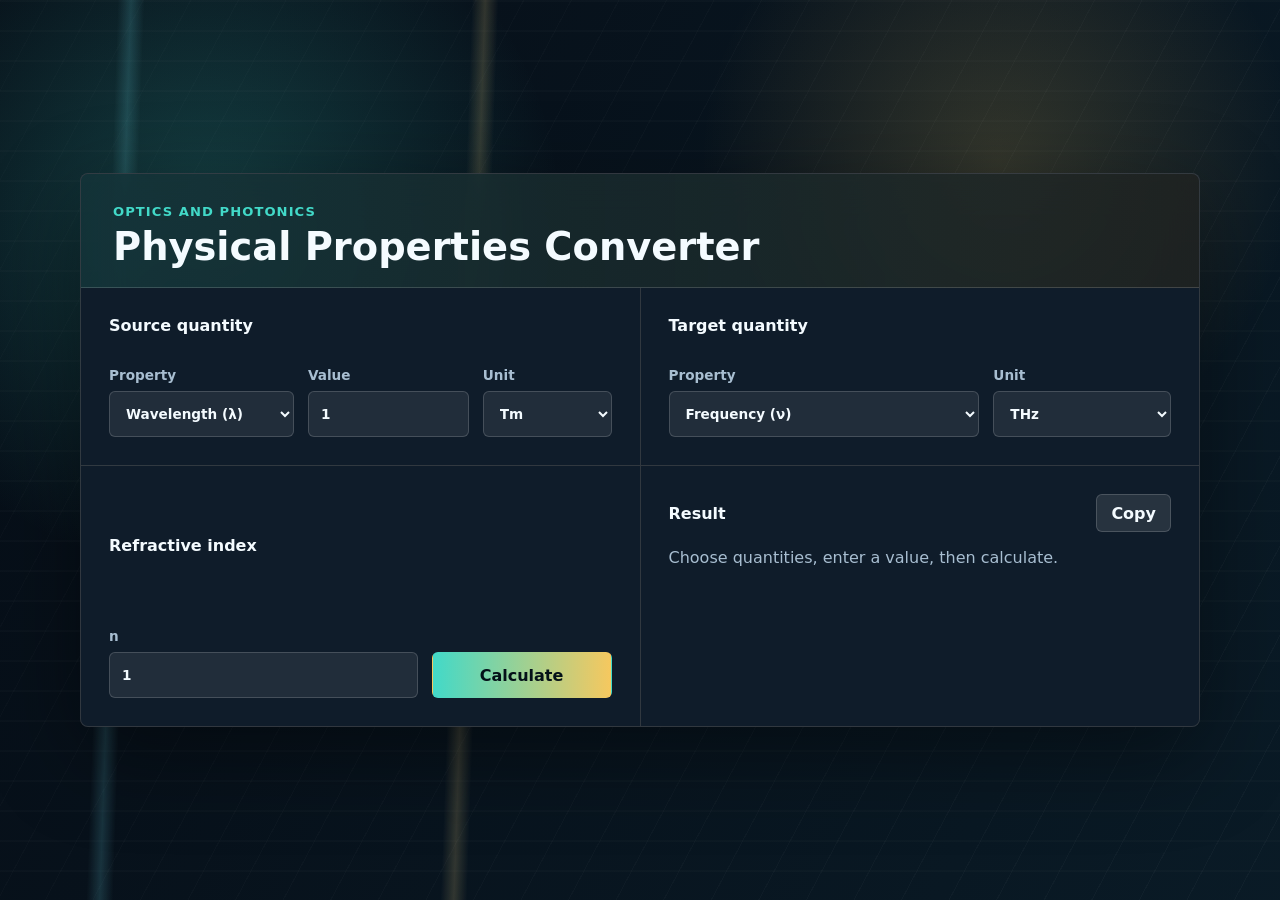
==== index.html @ e73f0737 "Add optics photonics converter" ====
<!doctype html>
<html lang="en">
  <head>
    <meta charset="utf-8" />
    <meta name="viewport" content="width=device-width, initial-scale=1" />
    <title>Optics & Photonics Converter</title>
    <link rel="stylesheet" href="styles.css" />
  </head>
  <body>
    <main class="app-shell">
      <section class="converter-panel" aria-labelledby="app-title">
        <header class="app-header">
          <p class="eyebrow">Optics and photonics</p>
          <h1 id="app-title">Physical Properties Converter</h1>
        </header>

        <form id="converter-form" class="converter-grid">
          <section class="input-block" aria-labelledby="from-title">
            <h2 id="from-title">Source quantity</h2>
            <label>
              <span>Property</span>
              <select id="from-property">
                <option value="wavelength" selected>Wavelength (λ)</option>
                <option value="frequency">Frequency (ν)</option>
                <option value="angularFrequency">Angular frequency (ω)</option>
                <option value="wavenumber">Wavenumber (ν̃)</option>
                <option value="wavevector">Wavevector (k)</option>
                <option value="energyJoule">Energy (joule)</option>
                <option value="energyEv">Energy (electronvolt)</option>
              </select>
            </label>
            <label>
              <span>Value</span>
              <input id="from-value" type="text" inputmode="decimal" value="1" autocomplete="off" />
            </label>
            <label>
              <span>Unit</span>
              <select id="from-unit">
                <option value="1000000000000">Tm</option>
                <option value="1000000000">Gm</option>
                <option value="1000000">Mm</option>
                <option value="1000" selected>km</option>
                <option value="1">m</option>
                <option value="0.01">cm</option>
                <option value="0.001">mm</option>
                <option value="0.000001">um</option>
                <option value="0.000000001">nm</option>
                <option value="0.000000000001">pm</option>
                <option value="0.000000000000001">fm</option>
                <option value="0.000000000000000001">am</option>
              </select>
            </label>
          </section>

          <section class="input-block target-block" aria-labelledby="to-title">
            <h2 id="to-title">Target quantity</h2>
            <label>
              <span>Property</span>
              <select id="to-property">
                <option value="wavelength">Wavelength (λ)</option>
                <option value="frequency" selected>Frequency (ν)</option>
                <option value="angularFrequency">Angular frequency (ω)</option>
                <option value="wavenumber">Wavenumber (ν̃)</option>
                <option value="wavevector">Wavevector (k)</option>
                <option value="energyJoule">Energy (joule)</option>
                <option value="energyEv">Energy (electronvolt)</option>
              </select>
            </label>
            <label>
              <span>Unit</span>
              <select id="to-unit">
                <option value="1000000000000" selected>THz</option>
                <option value="1000000000">GHz</option>
                <option value="1000000">MHz</option>
                <option value="1000">kHz</option>
                <option value="1">Hz</option>
                <option value="0.001">mHz</option>
                <option value="0.000001">uHz</option>
                <option value="0.000000001">nHz</option>
                <option value="0.000000000001">pHz</option>
                <option value="0.000000000000001">fHz</option>
                <option value="0.000000000000000001">aHz</option>
              </select>
            </label>
          </section>

          <section class="index-block" aria-labelledby="index-title">
            <h2 id="index-title">Refractive index</h2>
            <label>
              <span>n</span>
              <input id="refractive-index" type="number" min="0" step="any" value="1" />
            </label>
            <button id="calculate" type="submit">Calculate</button>
          </section>

          <section class="result-block" aria-labelledby="result-title">
            <div class="result-heading">
              <h2 id="result-title">Result</h2>
              <button id="copy-result" class="secondary" type="button">Copy</button>
            </div>
            <output id="result-output" for="from-value refractive-index">
              <span class="placeholder">Choose quantities, enter a value, then calculate.</span>
            </output>
          </section>
        </form>
      </section>
    </main>

    <script>
      const CONSTANTS = Object.freeze({
        c: 299792458,
        h: 6.62607015e-34,
        e: 1.602176634e-19,
        twoPi: 2 * Math.PI,
      });

      const PREFIXES = Object.freeze([
        ["T", 1e12],
        ["G", 1e9],
        ["M", 1e6],
        ["k", 1e3],
        ["", 1],
        ["m", 1e-3],
        ["u", 1e-6, "µ"],
        ["n", 1e-9],
        ["p", 1e-12],
        ["f", 1e-15],
        ["a", 1e-18],
      ]);

      const PROPERTIES = Object.freeze({
        wavelength: { label: "Wavelength (λ)", unit: "m", symbol: "λ" },
        frequency: { label: "Frequency (ν)", unit: "Hz", symbol: "ν" },
        angularFrequency: { label: "Angular frequency (ω)", unit: "rad/s", symbol: "ω" },
        wavenumber: { label: "Wavenumber (ν̃)", unit: "m^-1", symbol: "ν̃" },
        wavevector: { label: "Wavevector (k)", unit: "rad/m", symbol: "k" },
        energyJoule: { label: "Energy (joule)", unit: "J", symbol: "E" },
        energyEv: { label: "Energy (electronvolt)", unit: "eV", symbol: "E" },
      });

      const form = document.querySelector("#converter-form");
      const fromProperty = document.querySelector("#from-property");
      const toProperty = document.querySelector("#to-property");
      const fromValue = document.querySelector("#from-value");
      const fromUnit = document.querySelector("#from-unit");
      const toUnit = document.querySelector("#to-unit");
      const refractiveIndex = document.querySelector("#refractive-index");
      const resultOutput = document.querySelector("#result-output");
      const copyButton = document.querySelector("#copy-result");
      const calculateButton = document.querySelector("#calculate");
      let latestResultText = "";

      function prefixesFor(propertyKey) {
        if (propertyKey !== "wavelength" && propertyKey !== "wavenumber") return PREFIXES;
        return [
          ["T", 1e12],
          ["G", 1e9],
          ["M", 1e6],
          ["k", 1e3],
          ["", 1],
          ["c", 1e-2],
          ["m", 1e-3],
          ["u", 1e-6, "µ"],
          ["n", 1e-9],
          ["p", 1e-12],
          ["f", 1e-15],
          ["a", 1e-18],
        ];
      }

      function prefixedUnits(propertyKey) {
        if (propertyKey === "angularFrequency" || propertyKey === "wavevector") {
          const unit = PROPERTIES[propertyKey].unit;
          return [{ label: unit, value: unit, factor: 1 }];
        }

        if (propertyKey === "wavenumber") {
          return prefixesFor(propertyKey).map(([prefix, factor, display]) => {
            const unit = `${display ?? prefix}m^-1`;
            return { label: unit, value: unit, factor: 1 / factor };
          });
        }

        const baseUnit = PROPERTIES[propertyKey].unit;
        return prefixesFor(propertyKey).map(([prefix, factor, display]) => {
          const unit = `${display ?? prefix}${baseUnit}`;
          return { label: unit, value: unit, factor };
        });
      }

      function propertyChoices(excludedPropertyKey) {
        return Object.entries(PROPERTIES)
          .filter(([key]) => key !== excludedPropertyKey)
          .map(([key, property]) => ({ key, label: property.label }));
      }

      function fillPropertySelect(select, excludedPropertyKey, preferredPropertyKey) {
        const choices = propertyChoices(excludedPropertyKey);
        select.replaceChildren();
        for (const property of choices) {
          const option = document.createElement("option");
          option.value = property.key;
          option.textContent = property.label;
          select.append(option);
        }
        const allowed = choices.map((property) => property.key);
        select.value = allowed.includes(preferredPropertyKey) ? preferredPropertyKey : allowed[0];
      }

      function fillUnitSelect(select, propertyKey, preferredUnitValue = null) {
        const units = prefixedUnits(propertyKey);
        select.replaceChildren();
        for (const unit of units) {
          const option = document.createElement("option");
          option.value = unit.value;
          option.dataset.factor = String(unit.factor);
          option.textContent = unit.label;
          select.append(option);
        }
        const allowed = units.map((unit) => unit.value);
        select.value = allowed.includes(preferredUnitValue) ? preferredUnitValue : allowed[0];
      }

      function refreshControls(changedSelect = null) {
        let nextFromProperty = fromProperty.value || "wavelength";
        let nextToProperty = toProperty.value || "frequency";

        if (nextFromProperty === nextToProperty) {
          if (changedSelect === fromProperty) {
            nextToProperty = propertyChoices(nextFromProperty)[0].key;
          } else {
            nextFromProperty = propertyChoices(nextToProperty)[0].key;
          }
        }

        const nextFromUnit = fromUnit.value || "km";
        const nextToUnit = toUnit.value || "THz";

        fillPropertySelect(fromProperty, nextToProperty, nextFromProperty);
        fillPropertySelect(toProperty, nextFromProperty, nextToProperty);
        fillUnitSelect(fromUnit, fromProperty.value, nextFromUnit);
        fillUnitSelect(toUnit, toProperty.value, nextToUnit);
      }

      function normalizeExpression(input) {
        return input
          .trim()
          .replace(/×/g, "*")
          .replace(/\s+/g, "")
          .replace(/(\d|\))x10\^/gi, "$1*10^")
          .replace(/\^([+-]?\d+(?:\.\d+)?)/g, "**($1)");
      }

      function parseValue(value, factor) {
        const trimmed = String(value ?? "").trim();
        if (!trimmed) throw new Error("Enter a value to convert.");
        if (/[A-DF-Za-df-zµ/]/.test(trimmed)) {
          throw new Error("Enter only the number in Value. Choose the unit from the Unit dropdown.");
        }
        const expression = normalizeExpression(trimmed);
        if (!/^[0-9+\-*/().eE\s*]+$/.test(expression)) {
          throw new Error("Enter a numeric value such as 1000, 1e3, or 1*10^-3.");
        }
        const number = Function(`"use strict"; return (${expression});`)();
        if (!Number.isFinite(number) || number <= 0) {
          throw new Error("Value must be a positive finite number.");
        }
        return number * factor;
      }

      function selectedUnit(select) {
        const option = select.selectedOptions[0];
        return {
          label: option?.value ?? "",
          factor: Number(option?.dataset.factor ?? 1),
        };
      }

      function photonStateFromBase(propertyKey, baseValue, refractiveIndexValue) {
        const n = Number(refractiveIndexValue);
        if (!Number.isFinite(n) || n <= 0) {
          throw new Error("Refractive index must be a positive number.");
        }

        let frequency;
        if (propertyKey === "wavelength") frequency = CONSTANTS.c / (n * baseValue);
        if (propertyKey === "frequency") frequency = baseValue;
        if (propertyKey === "angularFrequency") frequency = baseValue / CONSTANTS.twoPi;
        if (propertyKey === "wavenumber") frequency = (CONSTANTS.c * baseValue) / n;
        if (propertyKey === "wavevector") frequency = (CONSTANTS.c * baseValue) / (n * CONSTANTS.twoPi);
        if (propertyKey === "energyJoule") frequency = baseValue / CONSTANTS.h;
        if (propertyKey === "energyEv") frequency = (baseValue * CONSTANTS.e) / CONSTANTS.h;

        if (!Number.isFinite(frequency) || frequency <= 0) {
          throw new Error("The converted frequency must be positive and finite.");
        }

        return {
          frequency,
          wavelength: CONSTANTS.c / (n * frequency),
          angularFrequency: CONSTANTS.twoPi * frequency,
          wavenumber: (n * frequency) / CONSTANTS.c,
          wavevector: (CONSTANTS.twoPi * n * frequency) / CONSTANTS.c,
          energyJoule: CONSTANTS.h * frequency,
          energyEv: (CONSTANTS.h * frequency) / CONSTANTS.e,
        };
      }

      function equationFor(fromKey, toKey) {
        if (fromKey === toKey) return `${PROPERTIES[toKey].symbol} = ${PROPERTIES[fromKey].symbol}`;

        const sourceToFrequency = {
          wavelength: "ν = c / (nλ)",
          frequency: "ν = ν",
          angularFrequency: "ν = ω / 2π",
          wavenumber: "ν = cν̃ / n",
          wavevector: "ν = ck / (2πn)",
          energyJoule: "ν = E / h",
          energyEv: "ν = Ee / h",
        };

        const frequencyToTarget = {
          wavelength: "λ = c / (nν)",
          frequency: "ν = ν",
          angularFrequency: "ω = 2πν",
          wavenumber: "ν̃ = nν / c",
          wavevector: "k = 2πnν / c",
          energyJoule: "E = hν",
          energyEv: "E = hν / e",
        };

        const equations = [];
        if (fromKey !== "frequency") equations.push(sourceToFrequency[fromKey]);
        if (toKey !== "frequency") equations.push(frequencyToTarget[toKey]);
        return equations.join("; ");
      }

      function formatPlain(value) {
        return new Intl.NumberFormat("en-US", {
          maximumSignificantDigits: 15,
          useGrouping: false,
        }).format(value);
      }

      function formatScientific(value) {
        const exponent = Math.floor(Math.log10(Math.abs(value)));
        const coefficient = value / 10 ** exponent;
        return `${formatPlain(coefficient)} × 10^${exponent}`;
      }

      function calculate() {
        try {
          const sourceUnit = selectedUnit(fromUnit);
          const targetUnit = selectedUnit(toUnit);
          const baseValue = parseValue(fromValue.value, sourceUnit.factor);
          const state = photonStateFromBase(fromProperty.value, baseValue, refractiveIndex.value);
          const value = state[toProperty.value] / targetUnit.factor;
          const result = {
            equation: equationFor(fromProperty.value, toProperty.value),
            plain: formatPlain(value),
            scientific: formatScientific(value),
            programming: value.toExponential(12).replace("e+", "e"),
          };

          latestResultText = [
            `Equation: ${result.equation}`,
            `Plain: ${result.plain} ${targetUnit.label}`,
            `Scientific: ${result.scientific} ${targetUnit.label}`,
            `Programming: ${result.programming} ${targetUnit.label}`,
          ].join("\n");

          resultOutput.innerHTML = `
            <div class="equation"></div>
            <div class="result-line"><span>Plain number</span><code></code></div>
            <div class="result-line"><span>Scientific</span><code></code></div>
            <div class="result-line"><span>Programming</span><code></code></div>
          `;
          resultOutput.querySelector(".equation").textContent = result.equation;
          const codes = resultOutput.querySelectorAll("code");
          codes[0].textContent = `${result.plain} ${targetUnit.label}`;
          codes[1].textContent = `${result.scientific} ${targetUnit.label}`;
          codes[2].textContent = `${result.programming} ${targetUnit.label}`;
        } catch (error) {
          latestResultText = "";
          resultOutput.innerHTML = "";
          const message = document.createElement("span");
          message.className = "error";
          message.textContent = error.message;
          resultOutput.append(message);
        }
      }

      fromProperty.addEventListener("change", () => refreshControls(fromProperty));
      toProperty.addEventListener("change", () => refreshControls(toProperty));
      form.addEventListener("submit", (event) => {
        event.preventDefault();
        calculate();
      });
      calculateButton.addEventListener("click", (event) => {
        event.preventDefault();
        calculate();
      });
      copyButton.addEventListener("click", async () => {
        if (!latestResultText) return;
        await navigator.clipboard.writeText(latestResultText);
        copyButton.textContent = "Copied";
        setTimeout(() => {
          copyButton.textContent = "Copy";
        }, 1100);
      });

      fromProperty.value = "wavelength";
      toProperty.value = "frequency";
      refreshControls();
    </script>
  </body>
</html>
---- styles.css ----
:root {
  color-scheme: dark;
  --panel: rgba(10, 18, 27, 0.82);
  --panel-strong: rgba(14, 28, 42, 0.96);
  --line: rgba(255, 255, 255, 0.16);
  --text: #f4fbff;
  --muted: #a8bed1;
  --field: rgba(255, 255, 255, 0.08);
  --accent: #42d9c8;
  --accent-strong: #f6c85f;
  --danger: #ff8a80;
}

* {
  box-sizing: border-box;
}

body {
  margin: 0;
  min-height: 100vh;
  font-family:
    Inter, ui-sans-serif, system-ui, -apple-system, BlinkMacSystemFont, "Segoe UI",
    sans-serif;
  color: var(--text);
  background:
    radial-gradient(circle at 16% 24%, rgba(66, 217, 200, 0.24), transparent 28%),
    radial-gradient(circle at 78% 18%, rgba(246, 200, 95, 0.18), transparent 24%),
    linear-gradient(115deg, rgba(6, 13, 22, 0.88), rgba(11, 30, 42, 0.76)),
    repeating-linear-gradient(
      118deg,
      rgba(255, 255, 255, 0.11) 0,
      rgba(255, 255, 255, 0.11) 1px,
      transparent 1px,
      transparent 42px
    ),
    #06101a;
  overflow-x: hidden;
}

body::before {
  content: "";
  position: fixed;
  inset: 0;
  pointer-events: none;
  background:
    linear-gradient(92deg, transparent 0 9%, rgba(111, 235, 255, 0.2) 10%, transparent 11% 36%, rgba(255, 220, 120, 0.22) 37%, transparent 38% 100%),
    repeating-linear-gradient(0deg, transparent 0 28px, rgba(255, 255, 255, 0.045) 29px, transparent 30px);
  mix-blend-mode: screen;
  opacity: 0.75;
}

.app-shell {
  position: relative;
  z-index: 1;
  min-height: 100vh;
  display: grid;
  place-items: center;
  padding: 32px;
}

.converter-panel {
  width: min(1120px, 100%);
  border: 1px solid var(--line);
  background: var(--panel);
  backdrop-filter: blur(22px);
  box-shadow: 0 28px 90px rgba(0, 0, 0, 0.42);
  border-radius: 8px;
  overflow: hidden;
}

.app-header {
  padding: 30px 32px 20px;
  border-bottom: 1px solid var(--line);
  background: linear-gradient(90deg, rgba(66, 217, 200, 0.14), rgba(246, 200, 95, 0.08));
}

.eyebrow {
  margin: 0 0 8px;
  color: var(--accent);
  font-size: 0.82rem;
  font-weight: 700;
  letter-spacing: 0.08em;
  text-transform: uppercase;
}

h1,
h2,
p {
  margin-top: 0;
}

h1 {
  margin-bottom: 0;
  font-size: clamp(2rem, 3vw, 3.2rem);
  line-height: 1.05;
  letter-spacing: 0;
}

h2 {
  margin-bottom: 18px;
  font-size: 1rem;
  letter-spacing: 0;
}

.converter-grid {
  display: grid;
  grid-template-columns: repeat(2, minmax(0, 1fr));
  gap: 1px;
  background: var(--line);
}

.input-block,
.index-block,
.result-block {
  min-width: 0;
  padding: 28px;
  background: var(--panel-strong);
}

.input-block {
  display: grid;
  grid-template-columns: minmax(0, 1.15fr) minmax(0, 1fr) minmax(0, 0.8fr);
  gap: 14px;
}

.target-block {
  grid-template-columns: minmax(0, 1.4fr) minmax(0, 0.8fr);
}

.input-block h2,
.index-block h2,
.result-block h2 {
  grid-column: 1 / -1;
}

label {
  display: grid;
  gap: 8px;
  min-width: 0;
  color: var(--muted);
  font-size: 0.85rem;
  font-weight: 650;
}

input,
select,
button {
  min-height: 46px;
  width: 100%;
  border: 1px solid var(--line);
  border-radius: 6px;
  font: inherit;
}

input,
select {
  min-width: 0;
  color: var(--text);
  background: var(--field);
  padding: 0 12px;
  outline: none;
}

select {
  appearance: auto;
  cursor: pointer;
  color: #f4fbff !important;
  background-color: rgba(255, 255, 255, 0.08);
  -webkit-text-fill-color: #f4fbff;
}

select option {
  color: #07131d !important;
  background-color: #f4fbff !important;
  -webkit-text-fill-color: #07131d;
}

input:focus,
select:focus {
  border-color: var(--accent);
  box-shadow: 0 0 0 3px rgba(66, 217, 200, 0.18);
}

input[readonly] {
  color: var(--muted);
}

button {
  cursor: pointer;
  border-color: transparent;
  color: #041018;
  background: linear-gradient(90deg, var(--accent), var(--accent-strong));
  font-weight: 800;
}

button.secondary {
  min-height: 38px;
  width: auto;
  padding: 0 14px;
  color: var(--text);
  background: rgba(255, 255, 255, 0.1);
  border-color: var(--line);
}

.index-block {
  display: grid;
  grid-template-columns: minmax(0, 1fr) 180px;
  gap: 14px;
  align-items: end;
}

.result-block {
  display: grid;
  align-content: start;
  gap: 16px;
}

.result-heading {
  display: flex;
  align-items: center;
  justify-content: space-between;
  gap: 16px;
}

.result-heading h2 {
  margin: 0;
}

#result-output {
  display: grid;
  gap: 12px;
  min-height: 150px;
}

.equation {
  color: var(--accent-strong);
  font-size: 1.16rem;
  font-weight: 780;
}

.result-line {
  display: grid;
  grid-template-columns: 150px minmax(0, 1fr);
  gap: 12px;
  align-items: center;
  padding: 12px 14px;
  border: 1px solid var(--line);
  border-radius: 6px;
  background: rgba(255, 255, 255, 0.06);
}

.result-line span:first-child {
  color: var(--muted);
  font-size: 0.84rem;
  font-weight: 700;
}

.result-line code {
  overflow-wrap: anywhere;
  color: var(--text);
  font-family: "SFMono-Regular", Consolas, "Liberation Mono", monospace;
  font-size: 0.98rem;
}

.placeholder {
  color: var(--muted);
}

.error {
  color: var(--danger);
  font-weight: 700;
}

@media (max-width: 900px) {
  .app-shell {
    padding: 18px;
    place-items: start center;
  }

  .converter-grid,
  .input-block,
  .index-block {
    grid-template-columns: 1fr;
  }

  .app-header,
  .input-block,
  .index-block,
  .result-block {
    padding: 22px;
  }

  .result-line {
    grid-template-columns: 1fr;
  }
}
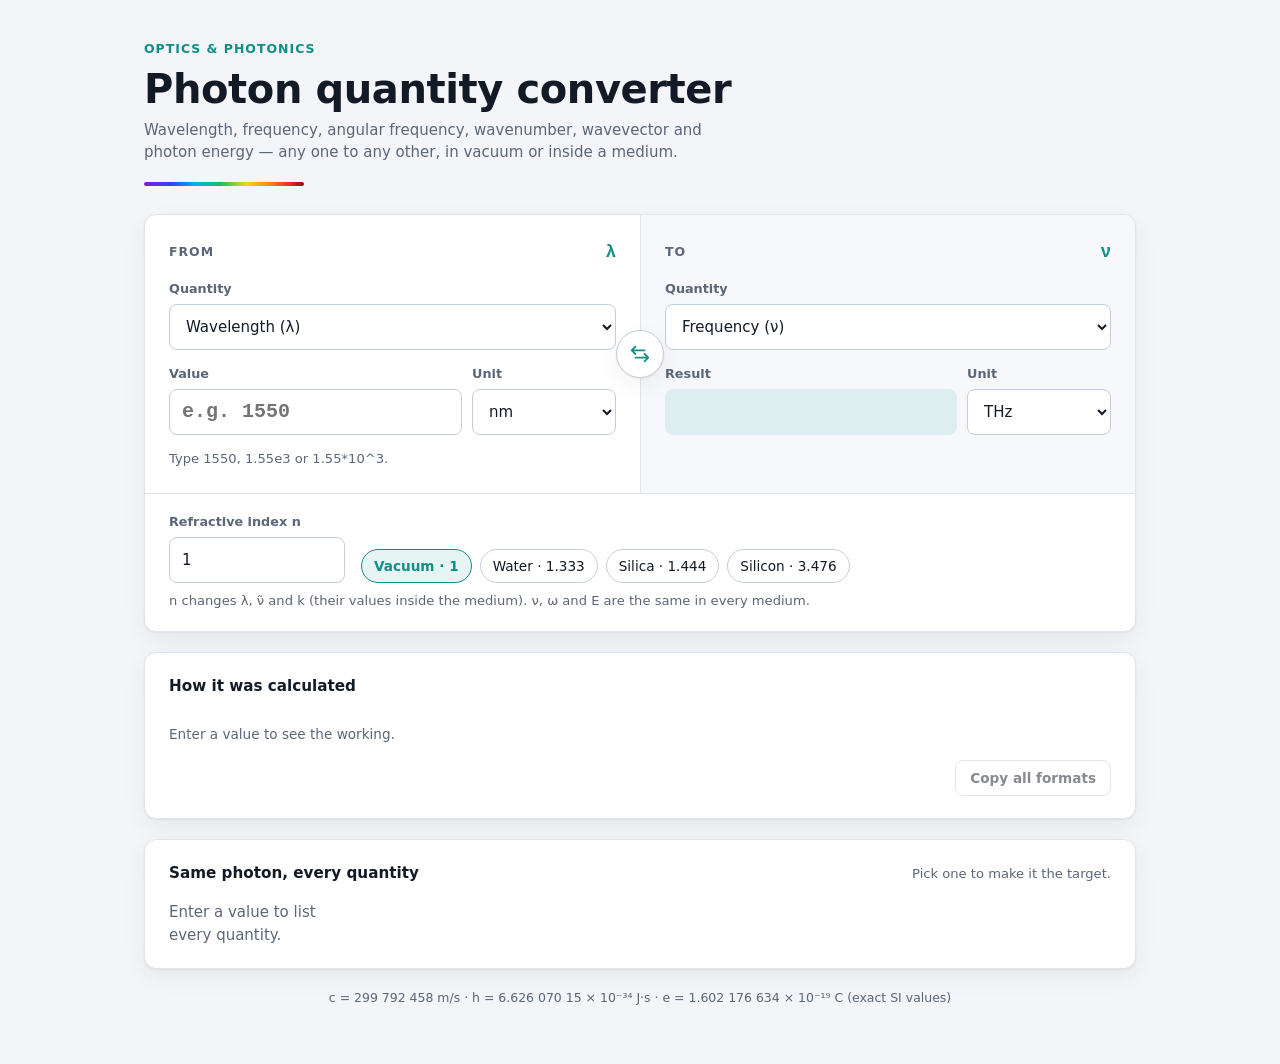
==== commit e6995563: "Any-to-any conversion, swap button and redesigned UI - Both sides can choose any quantity; the same " ====
--- a/index.html
+++ b/index.html
@@ -3,415 +3,143 @@
   <head>
     <meta charset="utf-8" />
     <meta name="viewport" content="width=device-width, initial-scale=1" />
-    <title>Optics & Photonics Converter</title>
+    <title>Photon Quantity Converter</title>
+    <meta
+      name="description"
+      content="Convert between wavelength, frequency, angular frequency, wavenumber, wavevector and photon energy, in vacuum or in a medium."
+    />
     <link rel="stylesheet" href="styles.css" />
   </head>
   <body>
-    <main class="app-shell">
-      <section class="converter-panel" aria-labelledby="app-title">
-        <header class="app-header">
-          <p class="eyebrow">Optics and photonics</p>
-          <h1 id="app-title">Physical Properties Converter</h1>
-        </header>
+    <main class="shell">
+      <header class="masthead">
+        <p class="eyebrow">Optics &amp; photonics</p>
+        <h1>Photon quantity converter</h1>
+        <p class="lede">
+          Wavelength, frequency, angular frequency, wavenumber, wavevector and photon energy — any one to any
+          other, in vacuum or inside a medium.
+        </p>
+      </header>
 
-        <form id="converter-form" class="converter-grid">
-          <section class="input-block" aria-labelledby="from-title">
-            <h2 id="from-title">Source quantity</h2>
-            <label>
-              <span>Property</span>
-              <select id="from-property">
-                <option value="wavelength" selected>Wavelength (λ)</option>
-                <option value="frequency">Frequency (ν)</option>
-                <option value="angularFrequency">Angular frequency (ω)</option>
-                <option value="wavenumber">Wavenumber (ν̃)</option>
-                <option value="wavevector">Wavevector (k)</option>
-                <option value="energyJoule">Energy (joule)</option>
-                <option value="energyEv">Energy (electronvolt)</option>
-              </select>
+      <form id="converter" class="card converter" novalidate autocomplete="off">
+        <div class="exchange">
+          <section class="side" aria-labelledby="from-heading">
+            <div class="side__head">
+              <h2 id="from-heading">From</h2>
+              <span class="side__symbol" id="from-symbol" aria-hidden="true"></span>
+            </div>
+            <label class="field">
+              <span class="field__label">Quantity</span>
+              <select id="from-quantity"></select>
             </label>
-            <label>
-              <span>Value</span>
-              <input id="from-value" type="text" inputmode="decimal" value="1" autocomplete="off" />
-            </label>
-            <label>
-              <span>Unit</span>
-              <select id="from-unit">
-                <option value="1000000000000">Tm</option>
-                <option value="1000000000">Gm</option>
-                <option value="1000000">Mm</option>
-                <option value="1000" selected>km</option>
-                <option value="1">m</option>
-                <option value="0.01">cm</option>
-                <option value="0.001">mm</option>
-                <option value="0.000001">um</option>
-                <option value="0.000000001">nm</option>
-                <option value="0.000000000001">pm</option>
-                <option value="0.000000000000001">fm</option>
-                <option value="0.000000000000000001">am</option>
-              </select>
-            </label>
+            <div class="amount">
+              <label class="field">
+                <span class="field__label">Value</span>
+                <input
+                  id="from-value"
+                  type="text"
+                  inputmode="decimal"
+                  spellcheck="false"
+                  placeholder="e.g. 1550"
+                  aria-describedby="from-hint"
+                />
+              </label>
+              <label class="field field--unit">
+                <span class="field__label">Unit</span>
+                <select id="from-unit"></select>
+              </label>
+            </div>
+            <p class="hint" id="from-hint">Type 1550, 1.55e3 or 1.55*10^3.</p>
           </section>
 
-          <section class="input-block target-block" aria-labelledby="to-title">
-            <h2 id="to-title">Target quantity</h2>
-            <label>
-              <span>Property</span>
-              <select id="to-property">
-                <option value="wavelength">Wavelength (λ)</option>
-                <option value="frequency" selected>Frequency (ν)</option>
-                <option value="angularFrequency">Angular frequency (ω)</option>
-                <option value="wavenumber">Wavenumber (ν̃)</option>
-                <option value="wavevector">Wavevector (k)</option>
-                <option value="energyJoule">Energy (joule)</option>
-                <option value="energyEv">Energy (electronvolt)</option>
-              </select>
+          <button
+            type="button"
+            id="swap"
+            class="swap"
+            aria-label="Swap conversion direction"
+            title="Swap direction (Alt+S)"
+          >
+            <svg viewBox="0 0 24 24" width="22" height="22" aria-hidden="true">
+              <path
+                d="M7 4 3 8l4 4M3 8h14M17 20l4-4-4-4M21 16H7"
+                fill="none"
+                stroke="currentColor"
+                stroke-width="2"
+                stroke-linecap="round"
+                stroke-linejoin="round"
+              />
+            </svg>
+          </button>
+
+          <section class="side side--to" aria-labelledby="to-heading">
+            <div class="side__head">
+              <h2 id="to-heading">To</h2>
+              <span class="side__symbol" id="to-symbol" aria-hidden="true"></span>
+            </div>
+            <label class="field">
+              <span class="field__label">Quantity</span>
+              <select id="to-quantity"></select>
             </label>
-            <label>
-              <span>Unit</span>
-              <select id="to-unit">
-                <option value="1000000000000" selected>THz</option>
-                <option value="1000000000">GHz</option>
-                <option value="1000000">MHz</option>
-                <option value="1000">kHz</option>
-                <option value="1">Hz</option>
-                <option value="0.001">mHz</option>
-                <option value="0.000001">uHz</option>
-                <option value="0.000000001">nHz</option>
-                <option value="0.000000000001">pHz</option>
-                <option value="0.000000000000001">fHz</option>
-                <option value="0.000000000000000001">aHz</option>
-              </select>
-            </label>
+            <div class="amount">
+              <div class="field">
+                <span class="field__label" id="to-value-label">Result</span>
+                <output id="to-value" class="readout" aria-labelledby="to-value-label" aria-live="polite"></output>
+              </div>
+              <label class="field field--unit">
+                <span class="field__label">Unit</span>
+                <select id="to-unit"></select>
+              </label>
+            </div>
+            <p class="hint" id="to-hint"></p>
           </section>
+        </div>
 
-          <section class="index-block" aria-labelledby="index-title">
-            <h2 id="index-title">Refractive index</h2>
-            <label>
-              <span>n</span>
-              <input id="refractive-index" type="number" min="0" step="any" value="1" />
-            </label>
-            <button id="calculate" type="submit">Calculate</button>
-          </section>
+        <div class="medium">
+          <label class="field field--index">
+            <span class="field__label">Refractive index n</span>
+            <input id="refractive-index" type="text" inputmode="decimal" spellcheck="false" aria-describedby="index-hint" />
+          </label>
+          <div class="presets" role="group" aria-label="Common media">
+            <button type="button" class="chip" data-index="1">Vacuum · 1</button>
+            <button type="button" class="chip" data-index="1.333">Water · 1.333</button>
+            <button type="button" class="chip" data-index="1.444">Silica · 1.444</button>
+            <button type="button" class="chip" data-index="3.476">Silicon · 3.476</button>
+          </div>
+          <p class="hint" id="index-hint">
+            n changes λ, ν̃ and k (their values inside the medium). ν, ω and E are the same in every medium.
+          </p>
+        </div>
+      </form>
 
-          <section class="result-block" aria-labelledby="result-title">
-            <div class="result-heading">
-              <h2 id="result-title">Result</h2>
-              <button id="copy-result" class="secondary" type="button">Copy</button>
-            </div>
-            <output id="result-output" for="from-value refractive-index">
-              <span class="placeholder">Choose quantities, enter a value, then calculate.</span>
-            </output>
-          </section>
-        </form>
+      <section class="card details" aria-labelledby="details-heading">
+        <div class="details__head">
+          <h2 id="details-heading">How it was calculated</h2>
+          <span id="region" class="region" hidden></span>
+        </div>
+        <div id="equation" class="equation"></div>
+        <dl id="formats" class="formats"></dl>
+        <div class="details__foot">
+          <button type="button" id="copy-all" class="btn">Copy all formats</button>
+        </div>
       </section>
+
+      <section class="card equivalents" aria-labelledby="equivalents-heading">
+        <div class="details__head">
+          <h2 id="equivalents-heading">Same photon, every quantity</h2>
+          <p class="hint">Pick one to make it the target.</p>
+        </div>
+        <div id="equivalents" class="tiles"></div>
+      </section>
+
+      <footer class="colophon">
+        c = 299 792 458 m/s · h = 6.626 070 15 × 10⁻³⁴ J·s · e = 1.602 176 634 × 10⁻¹⁹ C (exact SI values)
+      </footer>
     </main>
 
-    <script>
-      const CONSTANTS = Object.freeze({
-        c: 299792458,
-        h: 6.62607015e-34,
-        e: 1.602176634e-19,
-        twoPi: 2 * Math.PI,
-      });
+    <div id="toast" class="toast" role="status" aria-live="polite"></div>
 
-      const PREFIXES = Object.freeze([
-        ["T", 1e12],
-        ["G", 1e9],
-        ["M", 1e6],
-        ["k", 1e3],
-        ["", 1],
-        ["m", 1e-3],
-        ["u", 1e-6, "µ"],
-        ["n", 1e-9],
-        ["p", 1e-12],
-        ["f", 1e-15],
-        ["a", 1e-18],
-      ]);
-
-      const PROPERTIES = Object.freeze({
-        wavelength: { label: "Wavelength (λ)", unit: "m", symbol: "λ" },
-        frequency: { label: "Frequency (ν)", unit: "Hz", symbol: "ν" },
-        angularFrequency: { label: "Angular frequency (ω)", unit: "rad/s", symbol: "ω" },
-        wavenumber: { label: "Wavenumber (ν̃)", unit: "m^-1", symbol: "ν̃" },
-        wavevector: { label: "Wavevector (k)", unit: "rad/m", symbol: "k" },
-        energyJoule: { label: "Energy (joule)", unit: "J", symbol: "E" },
-        energyEv: { label: "Energy (electronvolt)", unit: "eV", symbol: "E" },
-      });
-
-      const form = document.querySelector("#converter-form");
-      const fromProperty = document.querySelector("#from-property");
-      const toProperty = document.querySelector("#to-property");
-      const fromValue = document.querySelector("#from-value");
-      const fromUnit = document.querySelector("#from-unit");
-      const toUnit = document.querySelector("#to-unit");
-      const refractiveIndex = document.querySelector("#refractive-index");
-      const resultOutput = document.querySelector("#result-output");
-      const copyButton = document.querySelector("#copy-result");
-      const calculateButton = document.querySelector("#calculate");
-      let latestResultText = "";
-
-      function prefixesFor(propertyKey) {
-        if (propertyKey !== "wavelength" && propertyKey !== "wavenumber") return PREFIXES;
-        return [
-          ["T", 1e12],
-          ["G", 1e9],
-          ["M", 1e6],
-          ["k", 1e3],
-          ["", 1],
-          ["c", 1e-2],
-          ["m", 1e-3],
-          ["u", 1e-6, "µ"],
-          ["n", 1e-9],
-          ["p", 1e-12],
-          ["f", 1e-15],
-          ["a", 1e-18],
-        ];
-      }
-
-      function prefixedUnits(propertyKey) {
-        if (propertyKey === "angularFrequency" || propertyKey === "wavevector") {
-          const unit = PROPERTIES[propertyKey].unit;
-          return [{ label: unit, value: unit, factor: 1 }];
-        }
-
-        if (propertyKey === "wavenumber") {
-          return prefixesFor(propertyKey).map(([prefix, factor, display]) => {
-            const unit = `${display ?? prefix}m^-1`;
-            return { label: unit, value: unit, factor: 1 / factor };
-          });
-        }
-
-        const baseUnit = PROPERTIES[propertyKey].unit;
-        return prefixesFor(propertyKey).map(([prefix, factor, display]) => {
-          const unit = `${display ?? prefix}${baseUnit}`;
-          return { label: unit, value: unit, factor };
-        });
-      }
-
-      function propertyChoices(excludedPropertyKey) {
-        return Object.entries(PROPERTIES)
-          .filter(([key]) => key !== excludedPropertyKey)
-          .map(([key, property]) => ({ key, label: property.label }));
-      }
-
-      function fillPropertySelect(select, excludedPropertyKey, preferredPropertyKey) {
-        const choices = propertyChoices(excludedPropertyKey);
-        select.replaceChildren();
-        for (const property of choices) {
-          const option = document.createElement("option");
-          option.value = property.key;
-          option.textContent = property.label;
-          select.append(option);
-        }
-        const allowed = choices.map((property) => property.key);
-        select.value = allowed.includes(preferredPropertyKey) ? preferredPropertyKey : allowed[0];
-      }
-
-      function fillUnitSelect(select, propertyKey, preferredUnitValue = null) {
-        const units = prefixedUnits(propertyKey);
-        select.replaceChildren();
-        for (const unit of units) {
-          const option = document.createElement("option");
-          option.value = unit.value;
-          option.dataset.factor = String(unit.factor);
-          option.textContent = unit.label;
-          select.append(option);
-        }
-        const allowed = units.map((unit) => unit.value);
-        select.value = allowed.includes(preferredUnitValue) ? preferredUnitValue : allowed[0];
-      }
-
-      function refreshControls(changedSelect = null) {
-        let nextFromProperty = fromProperty.value || "wavelength";
-        let nextToProperty = toProperty.value || "frequency";
-
-        if (nextFromProperty === nextToProperty) {
-          if (changedSelect === fromProperty) {
-            nextToProperty = propertyChoices(nextFromProperty)[0].key;
-          } else {
-            nextFromProperty = propertyChoices(nextToProperty)[0].key;
-          }
-        }
-
-        const nextFromUnit = fromUnit.value || "km";
-        const nextToUnit = toUnit.value || "THz";
-
-        fillPropertySelect(fromProperty, nextToProperty, nextFromProperty);
-        fillPropertySelect(toProperty, nextFromProperty, nextToProperty);
-        fillUnitSelect(fromUnit, fromProperty.value, nextFromUnit);
-        fillUnitSelect(toUnit, toProperty.value, nextToUnit);
-      }
-
-      function normalizeExpression(input) {
-        return input
-          .trim()
-          .replace(/×/g, "*")
-          .replace(/\s+/g, "")
-          .replace(/(\d|\))x10\^/gi, "$1*10^")
-          .replace(/\^([+-]?\d+(?:\.\d+)?)/g, "**($1)");
-      }
-
-      function parseValue(value, factor) {
-        const trimmed = String(value ?? "").trim();
-        if (!trimmed) throw new Error("Enter a value to convert.");
-        if (/[A-DF-Za-df-zµ/]/.test(trimmed)) {
-          throw new Error("Enter only the number in Value. Choose the unit from the Unit dropdown.");
-        }
-        const expression = normalizeExpression(trimmed);
-        if (!/^[0-9+\-*/().eE\s*]+$/.test(expression)) {
-          throw new Error("Enter a numeric value such as 1000, 1e3, or 1*10^-3.");
-        }
-        const number = Function(`"use strict"; return (${expression});`)();
-        if (!Number.isFinite(number) || number <= 0) {
-          throw new Error("Value must be a positive finite number.");
-        }
-        return number * factor;
-      }
-
-      function selectedUnit(select) {
-        const option = select.selectedOptions[0];
-        return {
-          label: option?.value ?? "",
-          factor: Number(option?.dataset.factor ?? 1),
-        };
-      }
-
-      function photonStateFromBase(propertyKey, baseValue, refractiveIndexValue) {
-        const n = Number(refractiveIndexValue);
-        if (!Number.isFinite(n) || n <= 0) {
-          throw new Error("Refractive index must be a positive number.");
-        }
-
-        let frequency;
-        if (propertyKey === "wavelength") frequency = CONSTANTS.c / (n * baseValue);
-        if (propertyKey === "frequency") frequency = baseValue;
-        if (propertyKey === "angularFrequency") frequency = baseValue / CONSTANTS.twoPi;
-        if (propertyKey === "wavenumber") frequency = (CONSTANTS.c * baseValue) / n;
-        if (propertyKey === "wavevector") frequency = (CONSTANTS.c * baseValue) / (n * CONSTANTS.twoPi);
-        if (propertyKey === "energyJoule") frequency = baseValue / CONSTANTS.h;
-        if (propertyKey === "energyEv") frequency = (baseValue * CONSTANTS.e) / CONSTANTS.h;
-
-        if (!Number.isFinite(frequency) || frequency <= 0) {
-          throw new Error("The converted frequency must be positive and finite.");
-        }
-
-        return {
-          frequency,
-          wavelength: CONSTANTS.c / (n * frequency),
-          angularFrequency: CONSTANTS.twoPi * frequency,
-          wavenumber: (n * frequency) / CONSTANTS.c,
-          wavevector: (CONSTANTS.twoPi * n * frequency) / CONSTANTS.c,
-          energyJoule: CONSTANTS.h * frequency,
-          energyEv: (CONSTANTS.h * frequency) / CONSTANTS.e,
-        };
-      }
-
-      function equationFor(fromKey, toKey) {
-        if (fromKey === toKey) return `${PROPERTIES[toKey].symbol} = ${PROPERTIES[fromKey].symbol}`;
-
-        const sourceToFrequency = {
-          wavelength: "ν = c / (nλ)",
-          frequency: "ν = ν",
-          angularFrequency: "ν = ω / 2π",
-          wavenumber: "ν = cν̃ / n",
-          wavevector: "ν = ck / (2πn)",
-          energyJoule: "ν = E / h",
-          energyEv: "ν = Ee / h",
-        };
-
-        const frequencyToTarget = {
-          wavelength: "λ = c / (nν)",
-          frequency: "ν = ν",
-          angularFrequency: "ω = 2πν",
-          wavenumber: "ν̃ = nν / c",
-          wavevector: "k = 2πnν / c",
-          energyJoule: "E = hν",
-          energyEv: "E = hν / e",
-        };
-
-        const equations = [];
-        if (fromKey !== "frequency") equations.push(sourceToFrequency[fromKey]);
-        if (toKey !== "frequency") equations.push(frequencyToTarget[toKey]);
-        return equations.join("; ");
-      }
-
-      function formatPlain(value) {
-        return new Intl.NumberFormat("en-US", {
-          maximumSignificantDigits: 15,
-          useGrouping: false,
-        }).format(value);
-      }
-
-      function formatScientific(value) {
-        const exponent = Math.floor(Math.log10(Math.abs(value)));
-        const coefficient = value / 10 ** exponent;
-        return `${formatPlain(coefficient)} × 10^${exponent}`;
-      }
-
-      function calculate() {
-        try {
-          const sourceUnit = selectedUnit(fromUnit);
-          const targetUnit = selectedUnit(toUnit);
-          const baseValue = parseValue(fromValue.value, sourceUnit.factor);
-          const state = photonStateFromBase(fromProperty.value, baseValue, refractiveIndex.value);
-          const value = state[toProperty.value] / targetUnit.factor;
-          const result = {
-            equation: equationFor(fromProperty.value, toProperty.value),
-            plain: formatPlain(value),
-            scientific: formatScientific(value),
-            programming: value.toExponential(12).replace("e+", "e"),
-          };
-
-          latestResultText = [
-            `Equation: ${result.equation}`,
-            `Plain: ${result.plain} ${targetUnit.label}`,
-            `Scientific: ${result.scientific} ${targetUnit.label}`,
-            `Programming: ${result.programming} ${targetUnit.label}`,
-          ].join("\n");
-
-          resultOutput.innerHTML = `
-            <div class="equation"></div>
-            <div class="result-line"><span>Plain number</span><code></code></div>
-            <div class="result-line"><span>Scientific</span><code></code></div>
-            <div class="result-line"><span>Programming</span><code></code></div>
-          `;
-          resultOutput.querySelector(".equation").textContent = result.equation;
-          const codes = resultOutput.querySelectorAll("code");
-          codes[0].textContent = `${result.plain} ${targetUnit.label}`;
-          codes[1].textContent = `${result.scientific} ${targetUnit.label}`;
-          codes[2].textContent = `${result.programming} ${targetUnit.label}`;
-        } catch (error) {
-          latestResultText = "";
-          resultOutput.innerHTML = "";
-          const message = document.createElement("span");
-          message.className = "error";
-          message.textContent = error.message;
-          resultOutput.append(message);
-        }
-      }
-
-      fromProperty.addEventListener("change", () => refreshControls(fromProperty));
-      toProperty.addEventListener("change", () => refreshControls(toProperty));
-      form.addEventListener("submit", (event) => {
-        event.preventDefault();
-        calculate();
-      });
-      calculateButton.addEventListener("click", (event) => {
-        event.preventDefault();
-        calculate();
-      });
-      copyButton.addEventListener("click", async () => {
-        if (!latestResultText) return;
-        await navigator.clipboard.writeText(latestResultText);
-        copyButton.textContent = "Copied";
-        setTimeout(() => {
-          copyButton.textContent = "Copy";
-        }, 1100);
-      });
-
-      fromProperty.value = "wavelength";
-      toProperty.value = "frequency";
-      refreshControls();
-    </script>
+    <script src="converter.js"></script>
+    <script src="app-state.js"></script>
+    <script src="ui.js"></script>
   </body>
 </html>
--- a/styles.css
+++ b/styles.css
@@ -1,296 +1,745 @@
+/* ------------------------------------------------------------ tokens --- */
+
 :root {
+  color-scheme: light;
+  --bg: #f3f5f8;
+  --surface: #ffffff;
+  --surface-2: #f6f8fb;
+  --line: #dfe4ec;
+  --line-strong: #c5cdd9;
+  --text: #121a26;
+  --muted: #5b6678;
+  --accent: #0f8f86;
+  --accent-ink: #ffffff;
+  --accent-soft: rgba(15, 143, 134, 0.1);
+  --focus: rgba(15, 143, 134, 0.35);
+  --danger: #c2362b;
+  --shadow: 0 1px 2px rgba(18, 26, 38, 0.06), 0 8px 24px rgba(18, 26, 38, 0.06);
+  --radius: 12px;
+  --radius-sm: 8px;
+  --mono: ui-monospace, "SFMono-Regular", "Cascadia Mono", Consolas, "Liberation Mono", monospace;
+  --sans: ui-sans-serif, system-ui, -apple-system, "Segoe UI", Inter, Roboto, sans-serif;
+  --spectrum: linear-gradient(
+    90deg,
+    #7a1fd1 0%,
+    #2b4bff 18%,
+    #00b3e6 32%,
+    #18c25a 48%,
+    #f2d41b 64%,
+    #ff8a1a 78%,
+    #e5262b 92%,
+    #8c1016 100%
+  );
+}
+
+@media (prefers-color-scheme: dark) {
+  :root:not([data-theme="light"]) {
+    color-scheme: dark;
+    --bg: #0b1119;
+    --surface: #121a25;
+    --surface-2: #0f1620;
+    --line: #233041;
+    --line-strong: #31425a;
+    --text: #e8eef6;
+    --muted: #93a2b7;
+    --accent: #3fd6c6;
+    --accent-ink: #04201d;
+    --accent-soft: rgba(63, 214, 198, 0.12);
+    --focus: rgba(63, 214, 198, 0.35);
+    --danger: #ff8a80;
+    --shadow: 0 1px 2px rgba(0, 0, 0, 0.3), 0 12px 32px rgba(0, 0, 0, 0.35);
+  }
+}
+
+:root[data-theme="dark"] {
   color-scheme: dark;
-  --panel: rgba(10, 18, 27, 0.82);
-  --panel-strong: rgba(14, 28, 42, 0.96);
-  --line: rgba(255, 255, 255, 0.16);
-  --text: #f4fbff;
-  --muted: #a8bed1;
-  --field: rgba(255, 255, 255, 0.08);
-  --accent: #42d9c8;
-  --accent-strong: #f6c85f;
+  --bg: #0b1119;
+  --surface: #121a25;
+  --surface-2: #0f1620;
+  --line: #233041;
+  --line-strong: #31425a;
+  --text: #e8eef6;
+  --muted: #93a2b7;
+  --accent: #3fd6c6;
+  --accent-ink: #04201d;
+  --accent-soft: rgba(63, 214, 198, 0.12);
+  --focus: rgba(63, 214, 198, 0.35);
   --danger: #ff8a80;
-}
-
-* {
+  --shadow: 0 1px 2px rgba(0, 0, 0, 0.3), 0 12px 32px rgba(0, 0, 0, 0.35);
+}
+
+/* -------------------------------------------------------------- base --- */
+
+*,
+*::before,
+*::after {
   box-sizing: border-box;
+}
+
+html {
+  -webkit-text-size-adjust: 100%;
 }
 
 body {
   margin: 0;
   min-height: 100vh;
-  font-family:
-    Inter, ui-sans-serif, system-ui, -apple-system, BlinkMacSystemFont, "Segoe UI",
-    sans-serif;
+  font-family: var(--sans);
+  font-size: 15px;
+  line-height: 1.5;
   color: var(--text);
-  background:
-    radial-gradient(circle at 16% 24%, rgba(66, 217, 200, 0.24), transparent 28%),
-    radial-gradient(circle at 78% 18%, rgba(246, 200, 95, 0.18), transparent 24%),
-    linear-gradient(115deg, rgba(6, 13, 22, 0.88), rgba(11, 30, 42, 0.76)),
-    repeating-linear-gradient(
-      118deg,
-      rgba(255, 255, 255, 0.11) 0,
-      rgba(255, 255, 255, 0.11) 1px,
-      transparent 1px,
-      transparent 42px
-    ),
-    #06101a;
-  overflow-x: hidden;
-}
-
-body::before {
+  background: var(--bg);
+}
+
+h1,
+h2,
+p {
+  margin: 0;
+}
+
+code {
+  font-family: var(--mono);
+}
+
+.muted {
+  color: var(--muted);
+}
+
+/* ------------------------------------------------------------ layout --- */
+
+.shell {
+  width: min(1040px, 100%);
+  margin: 0 auto;
+  padding: 40px 24px 56px;
+  display: grid;
+  gap: 20px;
+}
+
+.masthead {
+  display: grid;
+  gap: 8px;
+  padding-bottom: 8px;
+}
+
+.masthead::after {
   content: "";
-  position: fixed;
-  inset: 0;
-  pointer-events: none;
-  background:
-    linear-gradient(92deg, transparent 0 9%, rgba(111, 235, 255, 0.2) 10%, transparent 11% 36%, rgba(255, 220, 120, 0.22) 37%, transparent 38% 100%),
-    repeating-linear-gradient(0deg, transparent 0 28px, rgba(255, 255, 255, 0.045) 29px, transparent 30px);
-  mix-blend-mode: screen;
-  opacity: 0.75;
-}
-
-.app-shell {
-  position: relative;
-  z-index: 1;
-  min-height: 100vh;
-  display: grid;
-  place-items: center;
-  padding: 32px;
-}
-
-.converter-panel {
-  width: min(1120px, 100%);
-  border: 1px solid var(--line);
-  background: var(--panel);
-  backdrop-filter: blur(22px);
-  box-shadow: 0 28px 90px rgba(0, 0, 0, 0.42);
-  border-radius: 8px;
-  overflow: hidden;
-}
-
-.app-header {
-  padding: 30px 32px 20px;
-  border-bottom: 1px solid var(--line);
-  background: linear-gradient(90deg, rgba(66, 217, 200, 0.14), rgba(246, 200, 95, 0.08));
+  display: block;
+  height: 4px;
+  width: 160px;
+  margin-top: 10px;
+  border-radius: 999px;
+  background: var(--spectrum);
 }
 
 .eyebrow {
-  margin: 0 0 8px;
   color: var(--accent);
-  font-size: 0.82rem;
+  font-size: 0.78rem;
   font-weight: 700;
   letter-spacing: 0.08em;
   text-transform: uppercase;
 }
 
-h1,
-h2,
-p {
-  margin-top: 0;
-}
-
 h1 {
-  margin-bottom: 0;
-  font-size: clamp(2rem, 3vw, 3.2rem);
-  line-height: 1.05;
-  letter-spacing: 0;
+  font-size: clamp(1.75rem, 3.4vw, 2.5rem);
+  line-height: 1.1;
+  letter-spacing: -0.01em;
+}
+
+.lede {
+  max-width: 62ch;
+  color: var(--muted);
+}
+
+.card {
+  background: var(--surface);
+  border: 1px solid var(--line);
+  border-radius: var(--radius);
+  box-shadow: var(--shadow);
 }
 
 h2 {
-  margin-bottom: 18px;
-  font-size: 1rem;
-  letter-spacing: 0;
-}
-
-.converter-grid {
-  display: grid;
-  grid-template-columns: repeat(2, minmax(0, 1fr));
-  gap: 1px;
-  background: var(--line);
-}
-
-.input-block,
-.index-block,
-.result-block {
+  font-size: 0.95rem;
+  font-weight: 700;
+}
+
+/* --------------------------------------------------------- converter --- */
+
+.converter {
+  overflow: hidden;
+}
+
+.exchange {
+  display: grid;
+  grid-template-columns: minmax(0, 1fr) auto minmax(0, 1fr);
+  align-items: stretch;
+}
+
+.side {
+  display: grid;
+  align-content: start;
+  gap: 14px;
+  padding: 24px;
   min-width: 0;
-  padding: 28px;
-  background: var(--panel-strong);
-}
-
-.input-block {
-  display: grid;
-  grid-template-columns: minmax(0, 1.15fr) minmax(0, 1fr) minmax(0, 0.8fr);
-  gap: 14px;
-}
-
-.target-block {
-  grid-template-columns: minmax(0, 1.4fr) minmax(0, 0.8fr);
-}
-
-.input-block h2,
-.index-block h2,
-.result-block h2 {
-  grid-column: 1 / -1;
-}
-
-label {
-  display: grid;
-  gap: 8px;
-  min-width: 0;
-  color: var(--muted);
-  font-size: 0.85rem;
-  font-weight: 650;
-}
-
-input,
-select,
-button {
-  min-height: 46px;
-  width: 100%;
-  border: 1px solid var(--line);
-  border-radius: 6px;
-  font: inherit;
-}
-
-input,
-select {
-  min-width: 0;
-  color: var(--text);
-  background: var(--field);
-  padding: 0 12px;
-  outline: none;
-}
-
-select {
-  appearance: auto;
-  cursor: pointer;
-  color: #f4fbff !important;
-  background-color: rgba(255, 255, 255, 0.08);
-  -webkit-text-fill-color: #f4fbff;
-}
-
-select option {
-  color: #07131d !important;
-  background-color: #f4fbff !important;
-  -webkit-text-fill-color: #07131d;
-}
-
-input:focus,
-select:focus {
-  border-color: var(--accent);
-  box-shadow: 0 0 0 3px rgba(66, 217, 200, 0.18);
-}
-
-input[readonly] {
-  color: var(--muted);
-}
-
-button {
-  cursor: pointer;
-  border-color: transparent;
-  color: #041018;
-  background: linear-gradient(90deg, var(--accent), var(--accent-strong));
-  font-weight: 800;
-}
-
-button.secondary {
-  min-height: 38px;
-  width: auto;
-  padding: 0 14px;
-  color: var(--text);
-  background: rgba(255, 255, 255, 0.1);
-  border-color: var(--line);
-}
-
-.index-block {
-  display: grid;
-  grid-template-columns: minmax(0, 1fr) 180px;
-  gap: 14px;
-  align-items: end;
-}
-
-.result-block {
-  display: grid;
-  align-content: start;
-  gap: 16px;
-}
-
-.result-heading {
+}
+
+.side--to {
+  background: var(--surface-2);
+  border-left: 1px solid var(--line);
+}
+
+.side__head {
   display: flex;
   align-items: center;
   justify-content: space-between;
+  gap: 12px;
+}
+
+.side__head h2 {
+  color: var(--muted);
+  font-size: 0.78rem;
+  letter-spacing: 0.08em;
+  text-transform: uppercase;
+}
+
+.side__symbol {
+  font-family: var(--mono);
+  font-size: 1.1rem;
+  font-weight: 700;
+  color: var(--accent);
+}
+
+.amount {
+  display: grid;
+  grid-template-columns: minmax(0, 1fr) minmax(104px, 9rem);
+  gap: 10px;
+}
+
+.field {
+  display: grid;
+  gap: 6px;
+  min-width: 0;
+}
+
+.field__label {
+  color: var(--muted);
+  font-size: 0.8rem;
+  font-weight: 600;
+}
+
+input,
+select,
+.readout {
+  width: 100%;
+  min-width: 0;
+  min-height: 46px;
+  padding: 0 12px;
+  border: 1px solid var(--line-strong);
+  border-radius: var(--radius-sm);
+  color: var(--text);
+  background: var(--surface);
+  font: inherit;
+}
+
+select {
+  cursor: pointer;
+}
+
+#from-value,
+.readout {
+  font-family: var(--mono);
+  font-size: 1.25rem;
+  font-weight: 600;
+}
+
+.readout {
+  display: block;
+  padding-block: 9px;
+  overflow-wrap: anywhere;
+  line-height: 1.35;
+  color: var(--accent);
+  background: var(--accent-soft);
+  border-color: transparent;
+}
+
+.readout sup {
+  font-size: 0.65em;
+  margin-left: 1px;
+}
+
+.readout__empty {
+  color: var(--muted);
+}
+
+input:focus-visible,
+select:focus-visible,
+button:focus-visible {
+  outline: none;
+  border-color: var(--accent);
+  box-shadow: 0 0 0 3px var(--focus);
+}
+
+input[aria-invalid="true"] {
+  border-color: var(--danger);
+}
+
+.hint {
+  color: var(--muted);
+  font-size: 0.82rem;
+  min-height: 1.25em;
+}
+
+.hint.is-error {
+  color: var(--danger);
+  font-weight: 600;
+}
+
+/* swap button sits on the seam between the two sides */
+.swap {
+  align-self: center;
+  position: relative;
+  z-index: 1;
+  display: grid;
+  place-items: center;
+  width: 48px;
+  height: 48px;
+  margin: 0 -24px;
+  padding: 0;
+  border: 1px solid var(--line-strong);
+  border-radius: 999px;
+  color: var(--accent);
+  background: var(--surface);
+  box-shadow: var(--shadow);
+  cursor: pointer;
+  transition:
+    background 0.15s ease,
+    color 0.15s ease,
+    transform 0.15s ease;
+}
+
+.swap:hover {
+  color: var(--accent-ink);
+  background: var(--accent);
+  border-color: var(--accent);
+}
+
+.swap:active {
+  transform: scale(0.94);
+}
+
+.swap.is-spinning svg {
+  animation: spin 0.35s ease;
+}
+
+@keyframes spin {
+  from {
+    transform: rotate(0deg);
+  }
+  to {
+    transform: rotate(180deg);
+  }
+}
+
+/* -------------------------------------------------------- the medium --- */
+
+.medium {
+  display: grid;
+  grid-template-columns: 11rem minmax(0, 1fr);
+  grid-template-areas:
+    "index presets"
+    "hint hint";
+  align-items: end;
+  gap: 8px 16px;
+  padding: 18px 24px 20px;
+  border-top: 1px solid var(--line);
+}
+
+.field--index {
+  grid-area: index;
+}
+
+.presets {
+  grid-area: presets;
+  display: flex;
+  flex-wrap: wrap;
+  gap: 8px;
+}
+
+.medium .hint {
+  grid-area: hint;
+}
+
+.chip {
+  min-height: 34px;
+  padding: 0 12px;
+  border: 1px solid var(--line-strong);
+  border-radius: 999px;
+  color: var(--text);
+  background: var(--surface);
+  font: inherit;
+  font-size: 0.85rem;
+  cursor: pointer;
+}
+
+.chip:hover {
+  border-color: var(--accent);
+}
+
+.chip[aria-pressed="true"] {
+  color: var(--accent);
+  background: var(--accent-soft);
+  border-color: var(--accent);
+  font-weight: 600;
+}
+
+/* ----------------------------------------------------------- details --- */
+
+.details,
+.equivalents {
+  display: grid;
   gap: 16px;
-}
-
-.result-heading h2 {
+  padding: 22px 24px;
+}
+
+.details__head {
+  display: flex;
+  flex-wrap: wrap;
+  align-items: center;
+  justify-content: space-between;
+  gap: 8px 16px;
+}
+
+.region {
+  display: inline-flex;
+  align-items: center;
+  gap: 8px;
+  padding: 4px 12px;
+  border: 1px solid var(--line);
+  border-radius: 999px;
+  color: var(--muted);
+  font-size: 0.82rem;
+  font-weight: 600;
+}
+
+.region[hidden] {
+  display: none;
+}
+
+.region__swatch {
+  width: 12px;
+  height: 12px;
+  border-radius: 999px;
+  box-shadow: 0 0 0 1px rgba(0, 0, 0, 0.15);
+}
+
+.eq-chain {
+  display: flex;
+  flex-wrap: wrap;
+  align-items: center;
+  gap: 8px;
+}
+
+.eq {
+  padding: 6px 12px;
+  border: 1px solid var(--line);
+  border-radius: var(--radius-sm);
+  background: var(--surface-2);
+  font-family: var(--mono);
+  font-size: 0.92rem;
+  overflow-wrap: anywhere;
+}
+
+.eq--io {
+  color: var(--accent);
+  border-color: transparent;
+  background: var(--accent-soft);
+  font-weight: 600;
+}
+
+.eq-arrow {
+  color: var(--muted);
+}
+
+.equation .muted {
+  margin-top: 10px;
+  font-size: 0.85rem;
+}
+
+.formats {
+  display: grid;
   margin: 0;
-}
-
-#result-output {
-  display: grid;
+  border: 1px solid var(--line);
+  border-radius: var(--radius-sm);
+  overflow: hidden;
+}
+
+.formats:empty {
+  display: none;
+}
+
+.format {
+  display: grid;
+  grid-template-columns: 8.5rem minmax(0, 1fr);
+  align-items: center;
+}
+
+.format + .format {
+  border-top: 1px solid var(--line);
+}
+
+.format dt {
+  align-self: stretch;
+  display: flex;
+  align-items: center;
+  padding: 10px 14px;
+  color: var(--muted);
+  background: var(--surface-2);
+  font-size: 0.82rem;
+  font-weight: 600;
+}
+
+.format dd {
+  display: flex;
+  align-items: center;
+  justify-content: space-between;
   gap: 12px;
-  min-height: 150px;
-}
-
-.equation {
-  color: var(--accent-strong);
-  font-size: 1.16rem;
-  font-weight: 780;
-}
-
-.result-line {
-  display: grid;
-  grid-template-columns: 150px minmax(0, 1fr);
-  gap: 12px;
-  align-items: center;
+  margin: 0;
+  padding: 8px 8px 8px 14px;
+  min-width: 0;
+}
+
+.format code {
+  overflow-wrap: anywhere;
+  font-size: 0.95rem;
+}
+
+.format sup {
+  font-size: 0.7em;
+}
+
+.details__foot {
+  display: flex;
+  justify-content: flex-end;
+}
+
+.btn {
+  min-height: 36px;
+  padding: 0 14px;
+  border: 1px solid var(--line-strong);
+  border-radius: var(--radius-sm);
+  color: var(--text);
+  background: var(--surface);
+  font: inherit;
+  font-size: 0.85rem;
+  font-weight: 600;
+  cursor: pointer;
+  white-space: nowrap;
+}
+
+.btn:hover:not(:disabled) {
+  border-color: var(--accent);
+  color: var(--accent);
+}
+
+.btn:disabled {
+  opacity: 0.5;
+  cursor: not-allowed;
+}
+
+.btn--icon {
+  min-height: 30px;
+  padding: 0 10px;
+  font-size: 0.78rem;
+}
+
+/* ------------------------------------------------------- equivalents --- */
+
+.tiles {
+  display: grid;
+  grid-template-columns: repeat(auto-fill, minmax(min(150px, 100%), 1fr));
+  gap: 10px;
+}
+
+.tile {
+  display: grid;
+  gap: 6px;
   padding: 12px 14px;
   border: 1px solid var(--line);
-  border-radius: 6px;
-  background: rgba(255, 255, 255, 0.06);
-}
-
-.result-line span:first-child {
-  color: var(--muted);
-  font-size: 0.84rem;
+  border-radius: var(--radius-sm);
+  color: var(--text);
+  background: var(--surface);
+  font: inherit;
+  text-align: left;
+  cursor: pointer;
+  transition: border-color 0.15s ease;
+}
+
+.tile:hover {
+  border-color: var(--accent);
+}
+
+.tile.is-target {
+  border-color: var(--accent);
+  background: var(--accent-soft);
+}
+
+.tile__head {
+  display: flex;
+  align-items: center;
+  gap: 8px;
+  min-width: 0;
+}
+
+.tile__symbol {
+  font-family: var(--mono);
   font-weight: 700;
-}
-
-.result-line code {
+  color: var(--accent);
+}
+
+.tile__name {
+  color: var(--muted);
+  font-size: 0.82rem;
+  font-weight: 600;
+}
+
+.tile__badge {
+  margin-left: auto;
+  padding: 1px 8px;
+  border-radius: 999px;
+  color: var(--muted);
+  background: var(--surface-2);
+  border: 1px solid var(--line);
+  font-size: 0.7rem;
+  font-weight: 700;
+  text-transform: uppercase;
+  letter-spacing: 0.04em;
+}
+
+.tile__value {
+  font-size: 1.05rem;
   overflow-wrap: anywhere;
-  color: var(--text);
-  font-family: "SFMono-Regular", Consolas, "Liberation Mono", monospace;
-  font-size: 0.98rem;
-}
-
-.placeholder {
-  color: var(--muted);
-}
-
-.error {
-  color: var(--danger);
-  font-weight: 700;
-}
-
-@media (max-width: 900px) {
-  .app-shell {
-    padding: 18px;
-    place-items: start center;
-  }
-
-  .converter-grid,
-  .input-block,
-  .index-block {
-    grid-template-columns: 1fr;
-  }
-
-  .app-header,
-  .input-block,
-  .index-block,
-  .result-block {
-    padding: 22px;
-  }
-
-  .result-line {
-    grid-template-columns: 1fr;
-  }
-}
+}
+
+.tile__value code {
+  font-weight: 600;
+}
+
+.tile__unit {
+  color: var(--muted);
+  font-size: 0.9rem;
+}
+
+.colophon {
+  color: var(--muted);
+  font-size: 0.78rem;
+  text-align: center;
+}
+
+/* ------------------------------------------------------------- toast --- */
+
+.toast {
+  position: fixed;
+  left: 50%;
+  bottom: 24px;
+  padding: 10px 16px;
+  border-radius: 999px;
+  color: var(--accent-ink);
+  background: var(--accent);
+  font-size: 0.85rem;
+  font-weight: 600;
+  box-shadow: var(--shadow);
+  opacity: 0;
+  pointer-events: none;
+  transform: translate(-50%, 8px);
+  transition:
+    opacity 0.2s ease,
+    transform 0.2s ease;
+}
+
+.toast.is-visible {
+  opacity: 1;
+  transform: translate(-50%, 0);
+}
+
+/* -------------------------------------------------------- responsive --- */
+
+@media (max-width: 760px) {
+  .shell {
+    padding: 24px 16px 40px;
+    gap: 16px;
+  }
+
+  .exchange {
+    grid-template-columns: minmax(0, 1fr);
+  }
+
+  .side {
+    padding: 20px 16px;
+  }
+
+  .amount {
+    grid-template-columns: minmax(0, 1fr) 6.5rem;
+  }
+
+  #from-value,
+  .readout {
+    font-size: 1.1rem;
+  }
+
+  .side--to {
+    border-left: 0;
+    border-top: 1px solid var(--line);
+  }
+
+  .swap {
+    justify-self: center;
+    margin: -24px 0;
+  }
+
+  .swap svg {
+    transform: rotate(90deg);
+  }
+
+  .swap.is-spinning svg {
+    animation-name: spin-vertical;
+  }
+
+  @keyframes spin-vertical {
+    from {
+      transform: rotate(90deg);
+    }
+    to {
+      transform: rotate(270deg);
+    }
+  }
+
+  .medium {
+    grid-template-columns: minmax(0, 1fr);
+    grid-template-areas:
+      "index"
+      "presets"
+      "hint";
+    padding: 16px;
+  }
+
+  .details,
+  .equivalents {
+    padding: 18px 16px;
+  }
+
+  .format {
+    grid-template-columns: minmax(0, 1fr);
+  }
+
+  .format dt {
+    padding: 8px 14px 0;
+    background: transparent;
+  }
+}
+
+@media (prefers-reduced-motion: reduce) {
+  *,
+  *::before,
+  *::after {
+    animation: none !important;
+    transition: none !important;
+  }
+}
